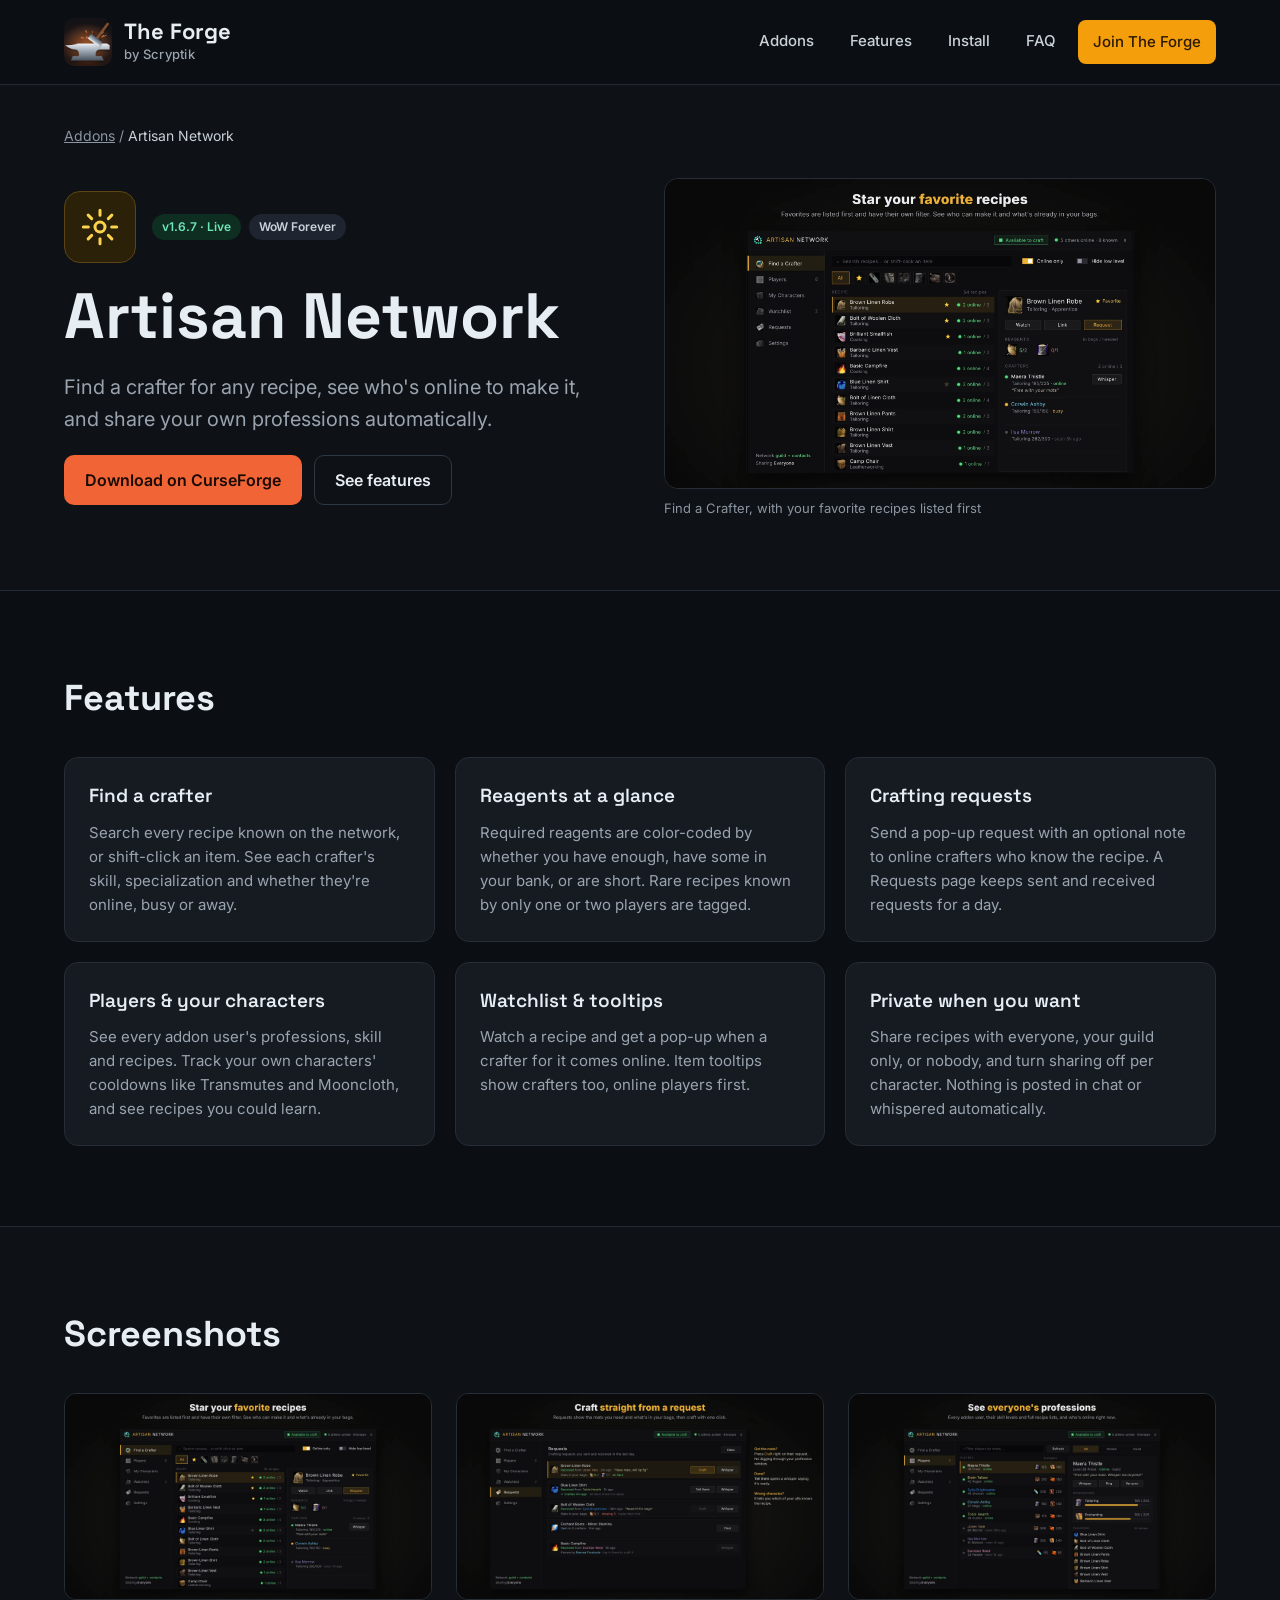
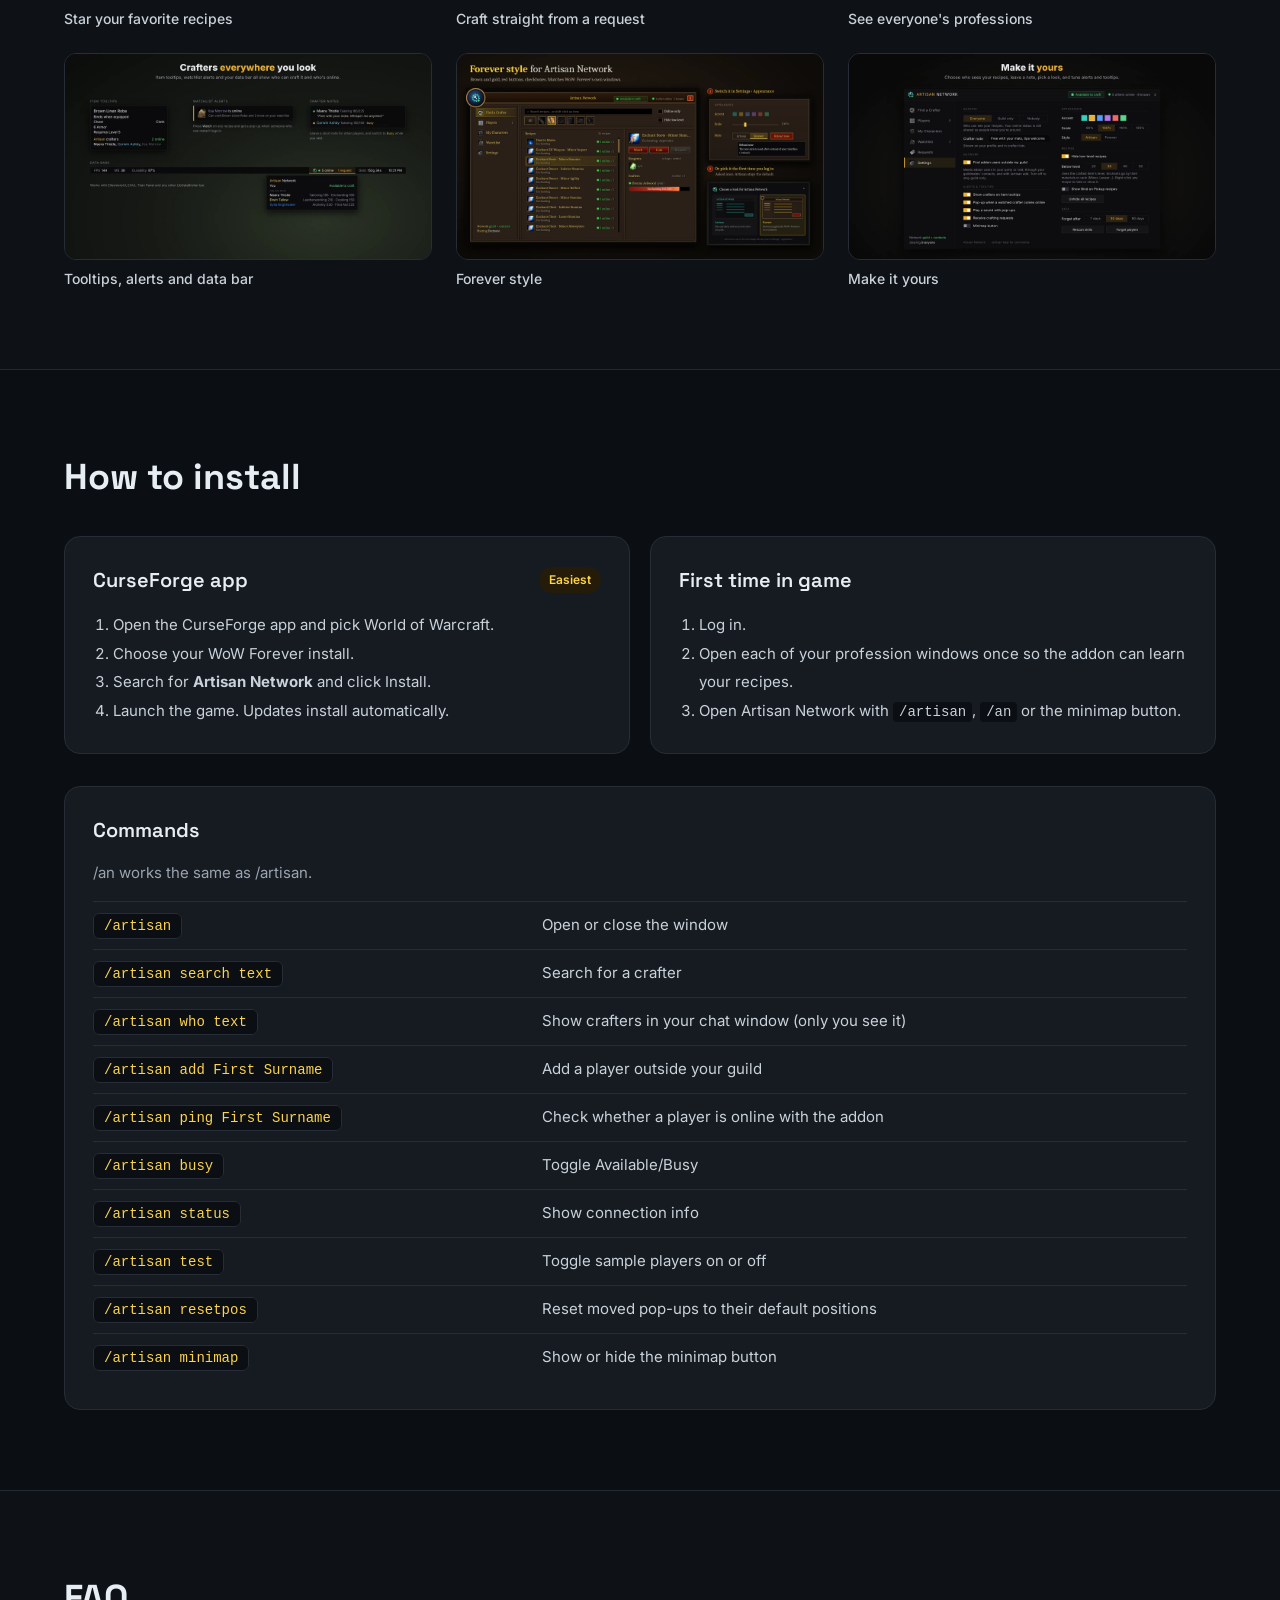
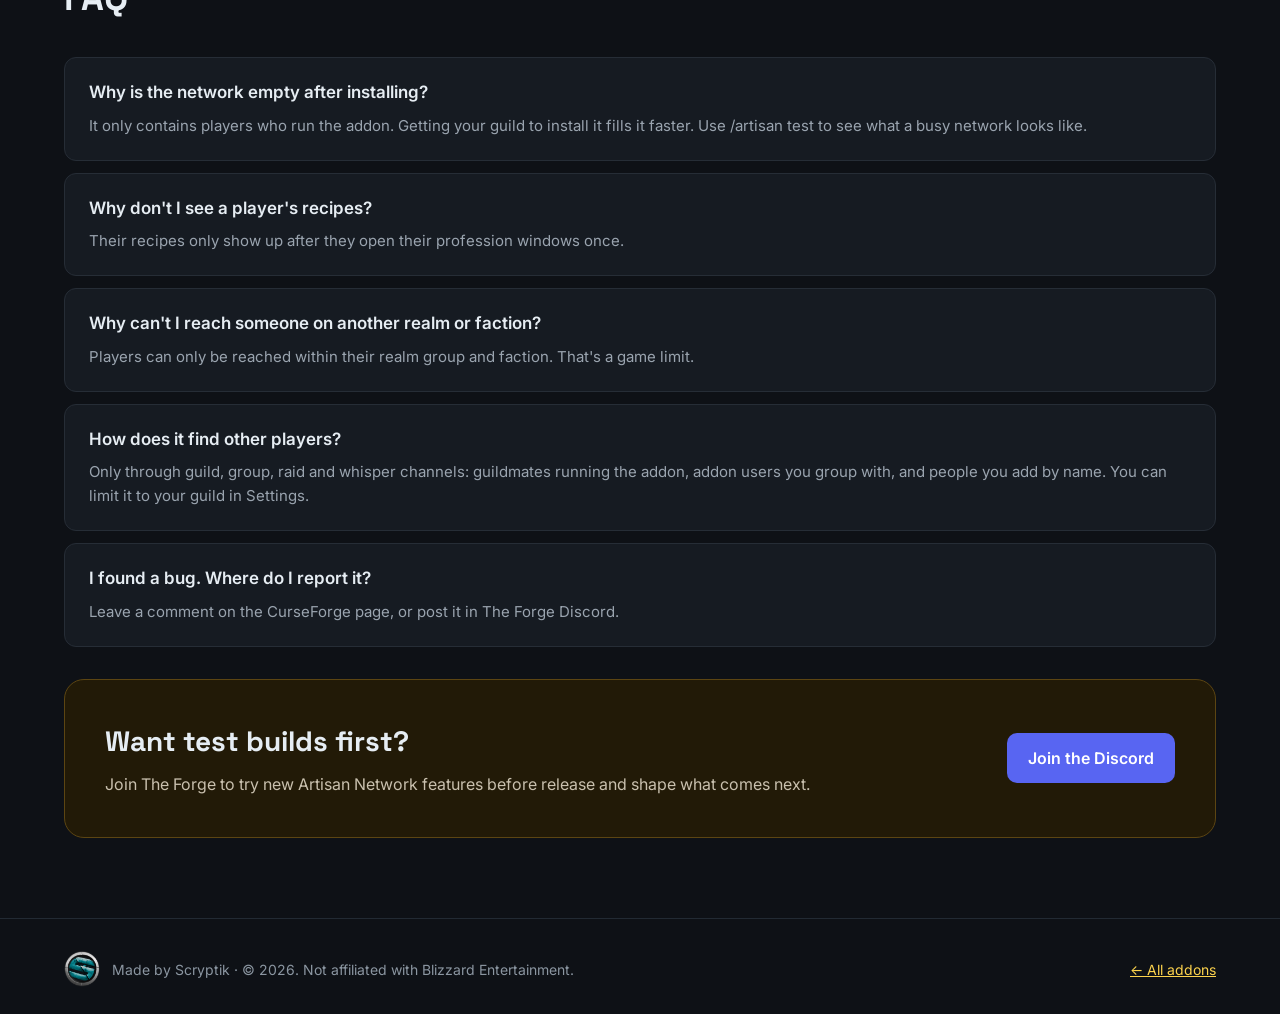
==== artisan/index.html @ 1525fa28 "Add Artisan Network page Features, screenshot gallery, install steps, commands and FAQ; linked from " ====
<!doctype html>
<html lang="en">
<head>
<meta charset="utf-8">
<meta name="viewport" content="width=device-width, initial-scale=1">
<title>Artisan Network – Find a Crafter in WoW Forever | The Forge</title>
<meta name="description" content="Artisan Network: find a crafter for any recipe in WoW Forever, see who's online to make it, and share your own professions automatically.">
<meta property="og:title" content="Artisan Network – Find a Crafter in WoW Forever">
<meta property="og:description" content="Find a crafter for any recipe, see who's online to make it, and share your own professions automatically.">
<meta property="og:image" content="https://scryptik-nunya.github.io/assets/img/og-artisan.jpg">
<meta property="og:type" content="website">
<meta name="twitter:card" content="summary_large_image">
<link rel="icon" type="image/png" href="../favicon.png">
<link rel="preconnect" href="https://fonts.googleapis.com">
<link rel="preconnect" href="https://fonts.gstatic.com" crossorigin>
<link href="https://fonts.googleapis.com/css2?family=Inter:wght@400;500;600;700&family=Space+Grotesk:wght@500;600;700&display=swap" rel="stylesheet">
<link rel="stylesheet" href="../assets/css/site.css?v=2">
</head>
<body>
<a class="skip" href="#main">Skip to content</a>

<header class="site-header">
  <div class="wrap">
    <a class="brand" href="../">
      <img src="../assets/img/forge-icon.png" alt="" width="48" height="48">
      <span class="brand-name"><strong>The Forge</strong><span>by Scryptik</span></span>
    </a>
    <nav class="nav" aria-label="Main">
      <a href="../#addons">Addons</a>
      <a href="#features">Features</a>
      <a href="#install">Install</a>
      <a href="#faq">FAQ</a>
      <a class="btn btn-sm btn-accent" href="https://discord.gg/yskDeZjQj7">Join The Forge</a>
    </nav>
  </div>
</header>

<main id="main">
  <div class="wrap">
    <nav class="crumbs" aria-label="Breadcrumb"><a href="../">Addons</a> / <span>Artisan Network</span></nav>
    <section class="addon-hero">
      <div>
        <div style="display: flex; align-items: center; gap: 16px">
          <div class="addon-icon" style="width: 72px; height: 72px; border-radius: 16px; border: 1px solid var(--accent-line)"><svg width="40" height="40" viewBox="0 0 24 24" fill="none" stroke="#FCD34D" stroke-width="1.8" stroke-linecap="round" stroke-linejoin="round" aria-hidden="true"><circle cx="12" cy="12" r="3"></circle><path d="M12 2v3M12 19v3M4.9 4.9l2.1 2.1M17 17l2.1 2.1M2 12h3M19 12h3M4.9 19.1L7 17M17 7l2.1-2.1"></path></svg></div>
          <div class="row" style="gap: 8px">
            <span class="pill pill-live">v1.6.7 · Live</span>
            <span class="pill pill-gray">WoW Forever</span>
          </div>
        </div>
        <h1>Artisan Network</h1>
        <p>Find a crafter for any recipe, see who's online to make it, and share your own professions automatically.</p>
        <div class="row">
          <a class="btn btn-curse" href="https://www.curseforge.com/wow/addons/artisan-network">Download on CurseForge</a>
          <a class="btn btn-ghost" href="#features">See features</a>
        </div>
      </div>
      <figure>
        <img class="shot" src="../assets/img/artisan/1-favorites.webp" alt="Artisan Network Find a Crafter window with favorite recipes listed first" width="1920" height="1080">
        <figcaption>Find a Crafter, with your favorite recipes listed first</figcaption>
      </figure>
    </section>
  </div>

  <section id="features" class="band">
    <div class="wrap section">
      <h2 class="section-title">Features</h2>
      <div class="grid" style="grid-template-columns: repeat(auto-fit, minmax(300px, 1fr))">
        <div class="feature"><h3>Find a crafter</h3><p>Search every recipe known on the network, or shift-click an item. See each crafter's skill, specialization and whether they're online, busy or away.</p></div>
        <div class="feature"><h3>Reagents at a glance</h3><p>Required reagents are color-coded by whether you have enough, have some in your bank, or are short. Rare recipes known by only one or two players are tagged.</p></div>
        <div class="feature"><h3>Crafting requests</h3><p>Send a pop-up request with an optional note to online crafters who know the recipe. A Requests page keeps sent and received requests for a day.</p></div>
        <div class="feature"><h3>Players &amp; your characters</h3><p>See every addon user's professions, skill and recipes. Track your own characters' cooldowns like Transmutes and Mooncloth, and see recipes you could learn.</p></div>
        <div class="feature"><h3>Watchlist &amp; tooltips</h3><p>Watch a recipe and get a pop-up when a crafter for it comes online. Item tooltips show crafters too, online players first.</p></div>
        <div class="feature"><h3>Private when you want</h3><p>Share recipes with everyone, your guild only, or nobody, and turn sharing off per character. Nothing is posted in chat or whispered automatically.</p></div>
      </div>
    </div>
  </section>

  <section class="wrap section">
    <h2 class="section-title">Screenshots</h2>
    <div class="gallery">
      <figure><a href="../assets/img/artisan/1-favorites.webp"><img src="../assets/img/artisan/1-favorites.webp" alt="Favorite recipes in Artisan Network" loading="lazy" width="1920" height="1080"></a><figcaption>Star your favorite recipes</figcaption></figure>
      <figure><a href="../assets/img/artisan/2-craft-from-requests.webp"><img src="../assets/img/artisan/2-craft-from-requests.webp" alt="Crafting requests page in Artisan Network" loading="lazy" width="1920" height="1080"></a><figcaption>Craft straight from a request</figcaption></figure>
      <figure><a href="../assets/img/artisan/3-players.webp"><img src="../assets/img/artisan/3-players.webp" alt="Players page in Artisan Network" loading="lazy" width="1920" height="1080"></a><figcaption>See everyone's professions</figcaption></figure>
      <figure><a href="../assets/img/artisan/4-tooltips-alerts-databar.webp"><img src="../assets/img/artisan/4-tooltips-alerts-databar.webp" alt="Artisan Network tooltips, watchlist alerts and data bar" loading="lazy" width="1920" height="1080"></a><figcaption>Tooltips, alerts and data bar</figcaption></figure>
      <figure><a href="../assets/img/artisan/5-forever-style.webp"><img src="../assets/img/artisan/5-forever-style.webp" alt="Artisan Network in the Forever style" loading="lazy" width="1920" height="1080"></a><figcaption>Forever style</figcaption></figure>
      <figure><a href="../assets/img/artisan/6-settings.webp"><img src="../assets/img/artisan/6-settings.webp" alt="Artisan Network settings" loading="lazy" width="1920" height="1080"></a><figcaption>Make it yours</figcaption></figure>
    </div>
  </section>

  <section id="install" class="band">
    <div class="wrap section">
      <h2 class="section-title">How to install</h2>
      <div class="grid" style="grid-template-columns: repeat(auto-fit, minmax(320px, 1fr))">
        <div class="card">
          <div class="card-top"><h3 style="font-size: 20px">CurseForge app</h3><span class="pill pill-accent">Easiest</span></div>
          <ol class="steps">
            <li>Open the CurseForge app and pick World of Warcraft.</li>
            <li>Choose your WoW Forever install.</li>
            <li>Search for <strong>Artisan Network</strong> and click Install.</li>
            <li>Launch the game. Updates install automatically.</li>
          </ol>
        </div>
        <div class="card">
          <h3 style="font-size: 20px">First time in game</h3>
          <ol class="steps">
            <li>Log in.</li>
            <li>Open each of your profession windows once so the addon can learn your recipes.</li>
            <li>Open Artisan Network with <code class="inline-code">/artisan</code>, <code class="inline-code">/an</code> or the minimap button.</li>
          </ol>
        </div>
      </div>
      <div class="card">
        <h3 style="font-size: 20px">Commands</h3>
        <p style="flex-grow: 0">/an works the same as /artisan.</p>
        <div class="table-scroll">
          <table class="cmds">
            <tbody>
              <tr><td><code>/artisan</code></td><td>Open or close the window</td></tr>
              <tr><td><code>/artisan search text</code></td><td>Search for a crafter</td></tr>
              <tr><td><code>/artisan who text</code></td><td>Show crafters in your chat window (only you see it)</td></tr>
              <tr><td><code>/artisan add First Surname</code></td><td>Add a player outside your guild</td></tr>
              <tr><td><code>/artisan ping First Surname</code></td><td>Check whether a player is online with the addon</td></tr>
              <tr><td><code>/artisan busy</code></td><td>Toggle Available/Busy</td></tr>
              <tr><td><code>/artisan status</code></td><td>Show connection info</td></tr>
              <tr><td><code>/artisan test</code></td><td>Toggle sample players on or off</td></tr>
              <tr><td><code>/artisan resetpos</code></td><td>Reset moved pop-ups to their default positions</td></tr>
              <tr><td><code>/artisan minimap</code></td><td>Show or hide the minimap button</td></tr>
            </tbody>
          </table>
        </div>
      </div>
    </div>
  </section>

  <section id="faq" class="wrap section">
    <h2 class="section-title">FAQ</h2>
    <div class="faq">
      <div><h3>Why is the network empty after installing?</h3><p>It only contains players who run the addon. Getting your guild to install it fills it faster. Use /artisan test to see what a busy network looks like.</p></div>
      <div><h3>Why don't I see a player's recipes?</h3><p>Their recipes only show up after they open their profession windows once.</p></div>
      <div><h3>Why can't I reach someone on another realm or faction?</h3><p>Players can only be reached within their realm group and faction. That's a game limit.</p></div>
      <div><h3>How does it find other players?</h3><p>Only through guild, group, raid and whisper channels: guildmates running the addon, addon users you group with, and people you add by name. You can limit it to your guild in Settings.</p></div>
      <div><h3>I found a bug. Where do I report it?</h3><p>Leave a comment on the CurseForge page, or post it in The Forge Discord.</p></div>
    </div>
    <div class="cta" style="padding: 40px">
      <div>
        <h2 style="font-size: 28px">Want test builds first?</h2>
        <p style="font-size: 16px">Join The Forge to try new Artisan Network features before release and shape what comes next.</p>
      </div>
      <a class="btn btn-discord" href="https://discord.gg/yskDeZjQj7">Join the Discord</a>
    </div>
  </section>
</main>

<footer class="site-footer">
  <div class="wrap">
    <span class="footer-brand"><img src="../assets/img/scryptik-logo.png" alt="" width="36" height="36"><span>Made by Scryptik · © 2026. Not affiliated with Blizzard Entertainment.</span></span>
    <a href="../">← All addons</a>
  </div>
</footer>
</body>
</html>
---- assets/css/site.css ----
:root {
  --bg: #0E1116;
  --bg-deep: #0B0E12;
  --surface: #161B22;
  --line: #262D36;
  --line-soft: #222A33;
  --line-strong: #2E3843;
  --text: #E6EDF3;
  --text-2: #C9D1D9;
  --muted: #9AA4AF;
  --faint: #8B96A1;
  --accent: #F59E0B;
  --accent-ink: #2A1A03;
  --accent-soft: #FCD34D;
  --accent-bg: #241C08;
  --accent-line: #5C4512;
  --curse: #F16436;
  --discord: #5865F2;
  --head: "Space Grotesk", system-ui, sans-serif;
  --body: Inter, system-ui, sans-serif;
}

* { box-sizing: border-box; }
html { scroll-behavior: smooth; }
body { margin: 0; background: var(--bg); color: var(--text); font-family: var(--body); line-height: 1.5; }
img { max-width: 100%; display: block; }
a { color: var(--accent-soft); }
a:hover { color: #FDE68A; }
h1, h2, h3 { margin: 0; font-family: var(--head); }
p { margin: 0; }
code { font-family: ui-monospace, SFMono-Regular, Consolas, monospace; }

.wrap { max-width: 1200px; margin: 0 auto; padding: 0 24px; }
.band { background: var(--bg-deep); border-top: 1px solid var(--line-soft); border-bottom: 1px solid var(--line-soft); }
.section { padding-block: 80px; display: flex; flex-direction: column; gap: 32px; }
.section-title { font-size: 36px; font-weight: 700; }
.lede { color: var(--muted); font-size: 16px; }
.skip { position: absolute; left: -9999px; }
.skip:focus { left: 16px; top: 16px; z-index: 10; background: var(--accent); color: var(--accent-ink); padding: 8px 12px; border-radius: 8px; }
:focus-visible { outline: 2px solid var(--accent-soft); outline-offset: 2px; }

/* Header */
.site-header { border-bottom: 1px solid var(--line-soft); background: var(--bg-deep); }
.site-header .wrap { padding-top: 18px; padding-bottom: 18px; display: flex; flex-wrap: wrap; align-items: center; justify-content: space-between; gap: 16px; }
.brand { display: flex; align-items: center; gap: 12px; text-decoration: none; color: var(--text); }
.brand:hover { color: var(--text); }
.brand img { width: 48px; height: 48px; border-radius: 10px; object-fit: cover; }
.brand-name { display: flex; flex-direction: column; gap: 2px; }
.brand-name strong { font-family: var(--head); font-size: 22px; line-height: 1.1; }
.brand-name span { font-size: 13px; font-weight: 500; color: var(--muted); letter-spacing: 0.02em; }
.nav { display: flex; flex-wrap: wrap; gap: 8px; }
.nav a { padding: 10px 14px; border-radius: 8px; color: var(--text-2); text-decoration: none; font-size: 15px; font-weight: 500; }
.nav a:hover { background: var(--surface); color: var(--text); }

/* Buttons */
.btn { display: inline-flex; align-items: center; justify-content: center; min-height: 44px; padding: 12px 20px; border-radius: 10px; text-decoration: none; font-size: 16px; font-weight: 600; border: 1px solid transparent; }
.btn-sm { min-height: 40px; padding: 9px 16px; border-radius: 8px; font-size: 14px; }
.btn-accent { background: var(--accent); color: var(--accent-ink); }
.btn-accent:hover { background: #FBBF24; color: var(--accent-ink); }
.btn-ghost { border-color: var(--line-strong); color: var(--text); }
.btn-ghost:hover { background: var(--surface); color: var(--text); }
.btn-curse { background: var(--curse); color: #1A0A04; }
.btn-curse:hover { background: #F47A52; color: #1A0A04; }
.btn-discord { background: var(--discord); color: #fff; }
.btn-discord:hover { background: #6B76F5; color: #fff; }
.nav .btn-accent { color: var(--accent-ink); }
.nav .btn-accent:hover { background: #FBBF24; color: var(--accent-ink); }
.row { display: flex; flex-wrap: wrap; gap: 12px; }

/* Pills */
.pill { display: inline-block; padding: 4px 10px; border-radius: 999px; font-size: 12px; font-weight: 600; }
.pill-live { background: #0F2E22; color: #6EE7B7; }
.pill-accent { background: var(--accent-bg); color: var(--accent-soft); }
.pill-gray { background: #1E2530; color: var(--text-2); }
.eyebrow { align-self: flex-start; padding: 6px 12px; border: 1px solid var(--accent-line); border-radius: 999px; background: var(--accent-bg); color: var(--accent-soft); font-size: 13px; font-weight: 600; letter-spacing: 0.04em; }

/* Hero */
.hero { padding-block: 96px 72px; display: flex; flex-direction: column; gap: 24px; }
.hero h1 { font-size: clamp(40px, 6vw, 64px); line-height: 1.05; max-width: 820px; }
.hero p { font-size: 20px; line-height: 1.6; color: var(--muted); max-width: 640px; }

/* Cards */
.grid { display: grid; gap: 20px; grid-template-columns: repeat(auto-fit, minmax(270px, 1fr)); }
.card { background: var(--surface); border: 1px solid var(--line); border-radius: 16px; padding: 28px; display: flex; flex-direction: column; gap: 16px; }
.card h3 { font-size: 22px; font-weight: 600; }
.card p { color: var(--muted); font-size: 15px; line-height: 1.6; flex-grow: 1; }
.card-top { display: flex; align-items: center; justify-content: space-between; gap: 12px; }
.addon-icon { width: 52px; height: 52px; border-radius: 12px; background: #2A2108; display: flex; align-items: center; justify-content: center; }
img.addon-icon { background: none; object-fit: contain; }

/* Community */
.cta { background: #221A07; border: 1px solid var(--accent-line); border-radius: 20px; padding: 48px; display: flex; flex-wrap: wrap; align-items: center; justify-content: space-between; gap: 24px; }
.cta > div { display: flex; flex-direction: column; gap: 10px; flex: 1 1 420px; }
.cta h2 { font-size: 32px; font-weight: 700; }
.cta p { color: #C9C0AE; font-size: 17px; line-height: 1.6; }

/* Footer */
.site-footer { border-top: 1px solid var(--line-soft); }
.site-footer .wrap { padding-top: 32px; padding-bottom: 32px; display: flex; flex-wrap: wrap; align-items: center; justify-content: space-between; gap: 12px; color: var(--faint); font-size: 14px; }
.footer-brand { display: flex; align-items: center; gap: 12px; }
.footer-brand img { width: 36px; height: 36px; object-fit: contain; }

/* Addon page */
.crumbs { font-size: 14px; color: var(--faint); padding-top: 40px; }
.crumbs a { color: var(--faint); }
.crumbs span { color: var(--text-2); }
.addon-hero { display: flex; flex-wrap: wrap; gap: 48px; align-items: center; padding-block: 32px 72px; }
.addon-hero > div { flex: 1 1 440px; display: flex; flex-direction: column; gap: 20px; }
.addon-hero h1 { font-size: clamp(44px, 6vw, 64px); line-height: 1.05; }
.addon-hero p { font-size: 20px; line-height: 1.6; color: var(--muted); max-width: 520px; }
.addon-hero figure { flex: 1 1 440px; margin: 0; display: flex; flex-direction: column; gap: 10px; }
.shot { width: 100%; height: auto; aspect-ratio: 16 / 9; object-fit: cover; border-radius: 14px; border: 1px solid var(--line); }
figcaption { font-size: 13px; color: var(--faint); }
.feature { background: var(--surface); border: 1px solid var(--line); border-radius: 14px; padding: 24px; display: flex; flex-direction: column; gap: 10px; }
.feature h3 { font-size: 19px; font-weight: 600; }
.feature p { color: var(--muted); font-size: 15px; line-height: 1.6; }
.gallery { display: grid; gap: 24px; grid-template-columns: repeat(auto-fit, minmax(340px, 1fr)); }
.gallery figure { margin: 0; display: flex; flex-direction: column; gap: 8px; }
.gallery a { display: block; border-radius: 12px; }
.gallery img { width: 100%; height: auto; aspect-ratio: 16 / 9; object-fit: cover; border-radius: 12px; border: 1px solid var(--line); }
.gallery figcaption { font-size: 14px; font-weight: 500; color: var(--text-2); }
.steps { margin: 0; padding-left: 20px; color: var(--text-2); font-size: 15px; line-height: 1.9; }
.inline-code { background: var(--bg-deep); padding: 2px 6px; border-radius: 4px; font-size: 14px; }
.table-scroll { overflow-x: auto; }
.cmds { width: 100%; border-collapse: collapse; font-size: 15px; }
.cmds td { padding: 12px 16px 12px 0; border-top: 1px solid var(--line); color: var(--text-2); }
.cmds td:first-child { white-space: nowrap; }
.cmds code { background: var(--bg-deep); border: 1px solid var(--line); padding: 4px 10px; border-radius: 6px; color: var(--accent-soft); font-size: 14px; }
.faq { display: flex; flex-direction: column; gap: 12px; }
.faq div { background: var(--surface); border: 1px solid var(--line); border-radius: 12px; padding: 22px 24px; display: flex; flex-direction: column; gap: 8px; }
.faq h3 { font-family: var(--body); font-size: 17px; font-weight: 600; }
.faq p { color: var(--muted); font-size: 15px; line-height: 1.6; }

/* Demo */
.demo { display: flex; flex-wrap: wrap; gap: 20px; align-items: flex-start; }
.demo-controls { flex: 1 1 260px; max-width: 320px; background: var(--surface); border: 1px solid var(--line); border-radius: 16px; padding: 22px; display: flex; flex-direction: column; gap: 22px; }
.ctl { display: flex; flex-direction: column; gap: 10px; }
.ctl-label { font-size: 13px; font-weight: 600; color: var(--muted); letter-spacing: 0.04em; }
.seg { display: grid; gap: 6px; }
.seg button { min-height: 44px; padding: 8px 4px; border-radius: 8px; font: 600 14px var(--body); cursor: pointer; border: 1px solid var(--line); background: var(--bg); color: var(--text-2); }
.seg button[aria-pressed="true"] { border-color: var(--accent); background: var(--accent); color: var(--accent-ink); }
.toggle { min-height: 44px; display: flex; align-items: center; justify-content: space-between; gap: 12px; padding: 8px 12px; border-radius: 10px; border: 1px solid var(--line); background: var(--bg); color: var(--text); font: 500 14px var(--body); cursor: pointer; text-align: left; }
.track { flex: none; width: 40px; height: 22px; border-radius: 999px; position: relative; background: var(--line-strong); }
.track::after { content: ""; position: absolute; top: 3px; left: 3px; width: 16px; height: 16px; border-radius: 999px; background: var(--muted); transition: left 0.15s; }
.toggle[aria-pressed="true"] .track { background: var(--accent); }
.toggle[aria-pressed="true"] .track::after { left: 21px; background: var(--accent-ink); }
.demo-stage { flex: 999 1 560px; min-width: 0; background: var(--bg-deep); border: 1px solid var(--line); border-radius: 16px; padding: 22px; display: flex; flex-direction: column; gap: 16px; }
.frames-scroll { overflow-x: auto; }
.frames { display: flex; gap: 3px; width: max-content; }
.frames.horizontal { flex-direction: column; }
.group { display: flex; flex-direction: column; gap: 4px; }
.group-label { font-size: 11px; font-weight: 600; color: var(--faint); padding-left: 2px; }
.units { display: flex; flex-direction: column; gap: 1px; }
.frames.horizontal .units { flex-direction: row; }
.unit { position: relative; overflow: hidden; background: #15181C; border: 1px solid #000; transition: opacity 0.3s; }
.unit.dead { background: #2A2D31; }
.unit .fill, .unit .heal { position: absolute; top: 0; bottom: 4px; transition: width 0.4s, left 0.4s, background 0.3s; }
.unit .fill { left: 0; }
.unit .heal { opacity: 0.4; }
.unit .absorb { position: absolute; left: 0; top: 0; height: 3px; background: #E5E7EB; transition: width 0.4s; }
.unit .power { position: absolute; left: 0; bottom: 0; height: 4px; transition: width 0.4s; }
.unit .txt { position: absolute; left: 0; right: 0; top: 0; bottom: 4px; display: flex; flex-direction: column; align-items: center; justify-content: center; padding: 0 4px; text-shadow: -1px -1px 0 #000, 1px -1px 0 #000, -1px 1px 0 #000, 1px 1px 0 #000; }
.unit .nm { max-width: 100%; font-size: 12px; font-weight: 600; line-height: 1.15; white-space: nowrap; overflow: hidden; text-overflow: ellipsis; color: #fff; }
.unit .val { font-size: 10px; font-weight: 600; line-height: 1.15; color: #F3F4F6; white-space: nowrap; }
.unit .banner { position: absolute; left: 0; right: 0; bottom: 4px; height: 11px; background: rgba(0, 0, 0, 0.7); color: #E5E7EB; font-size: 8px; font-weight: 700; letter-spacing: 0.08em; line-height: 11px; text-align: center; white-space: nowrap; overflow: hidden; }
.unit .buff { position: absolute; top: 2px; right: 2px; width: 9px; height: 9px; border-radius: 2px; background: #FCD34D; border: 1px solid #000; }
.unit .deb { position: absolute; left: 2px; top: 2px; width: 12px; height: 12px; border-radius: 2px; font-size: 8px; font-weight: 700; line-height: 12px; text-align: center; color: #000; text-shadow: none; }
.legend { display: flex; flex-wrap: wrap; gap: 16px; font-size: 13px; color: var(--muted); }
.legend span { display: flex; align-items: center; gap: 6px; }
.legend i { display: inline-block; width: 12px; height: 12px; border-radius: 3px; }
.note { font-size: 13px; color: var(--faint); }

@media (max-width: 640px) {
  .section { padding-block: 56px; }
  .cta { padding: 28px; }
  .hero { padding-block: 64px 48px; }
}
@media (prefers-reduced-motion: reduce) {
  html { scroll-behavior: auto; }
  .unit, .unit * { transition: none !important; }
}
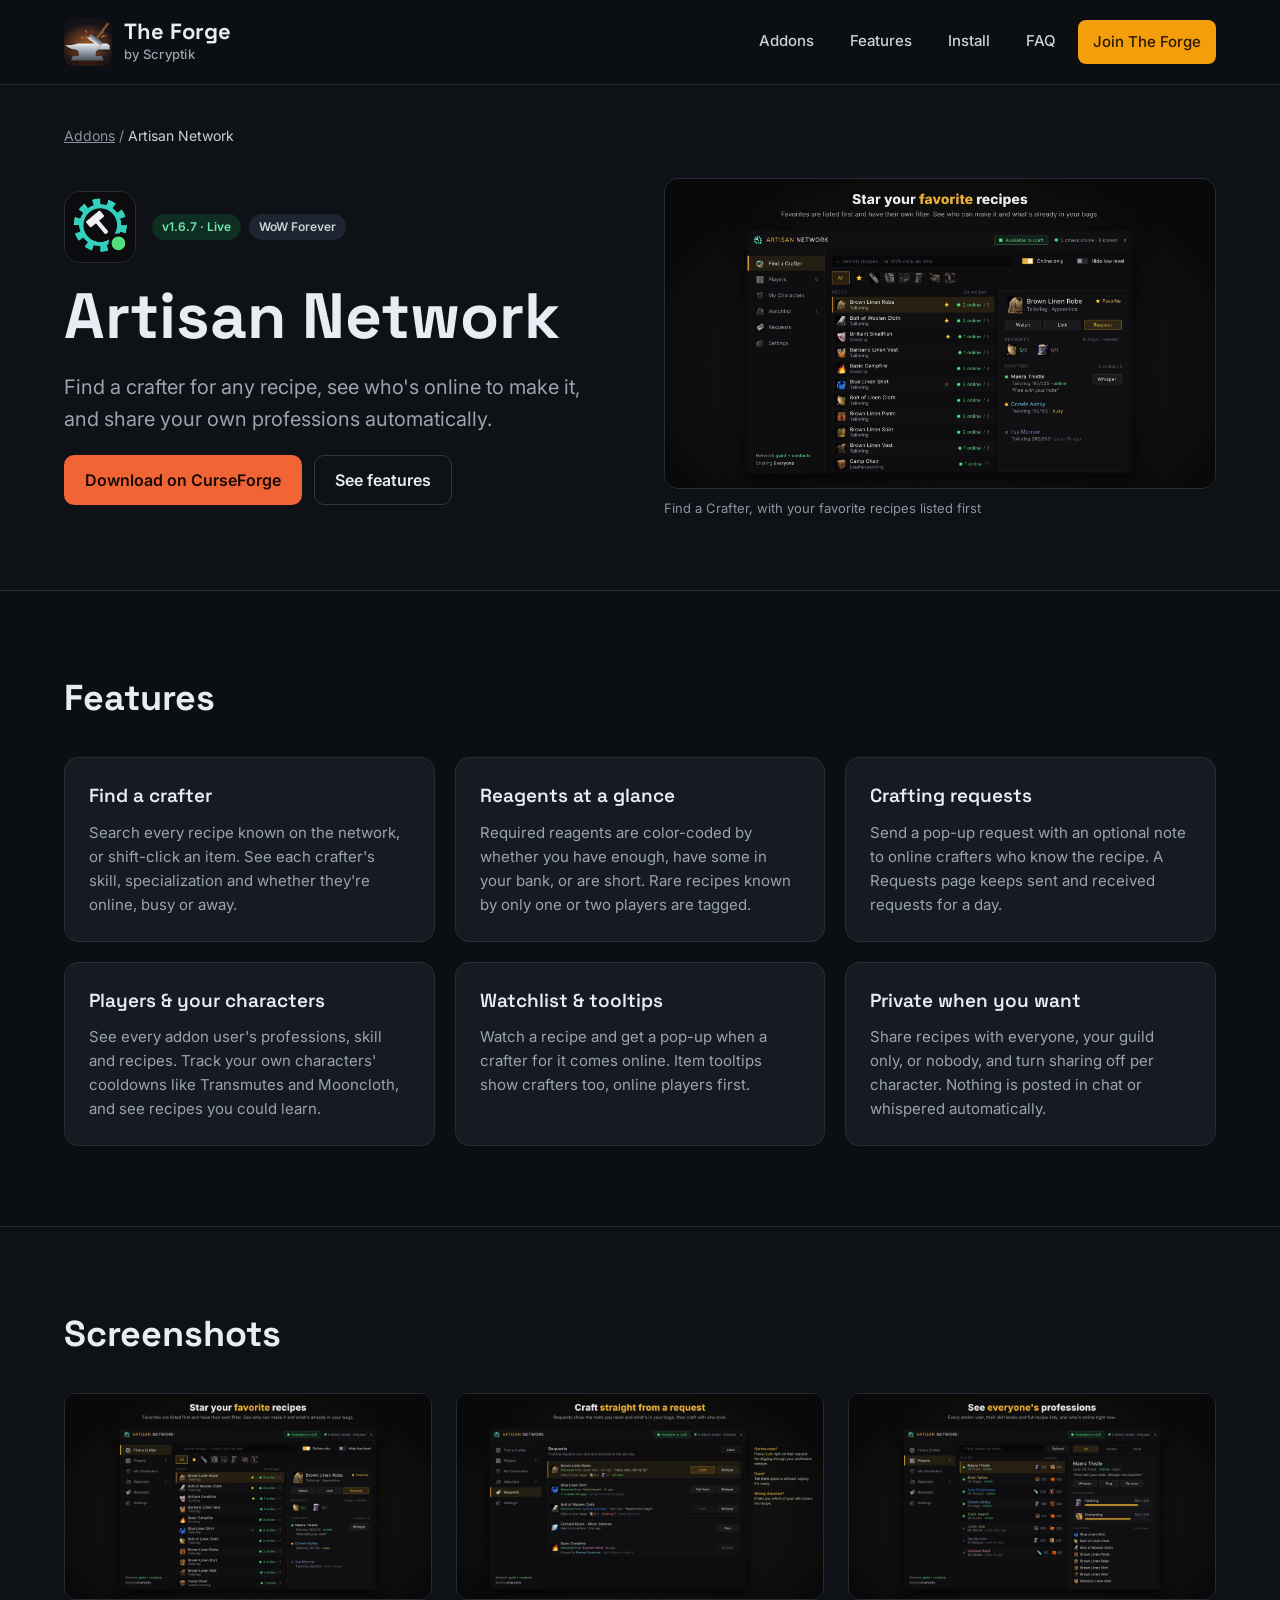
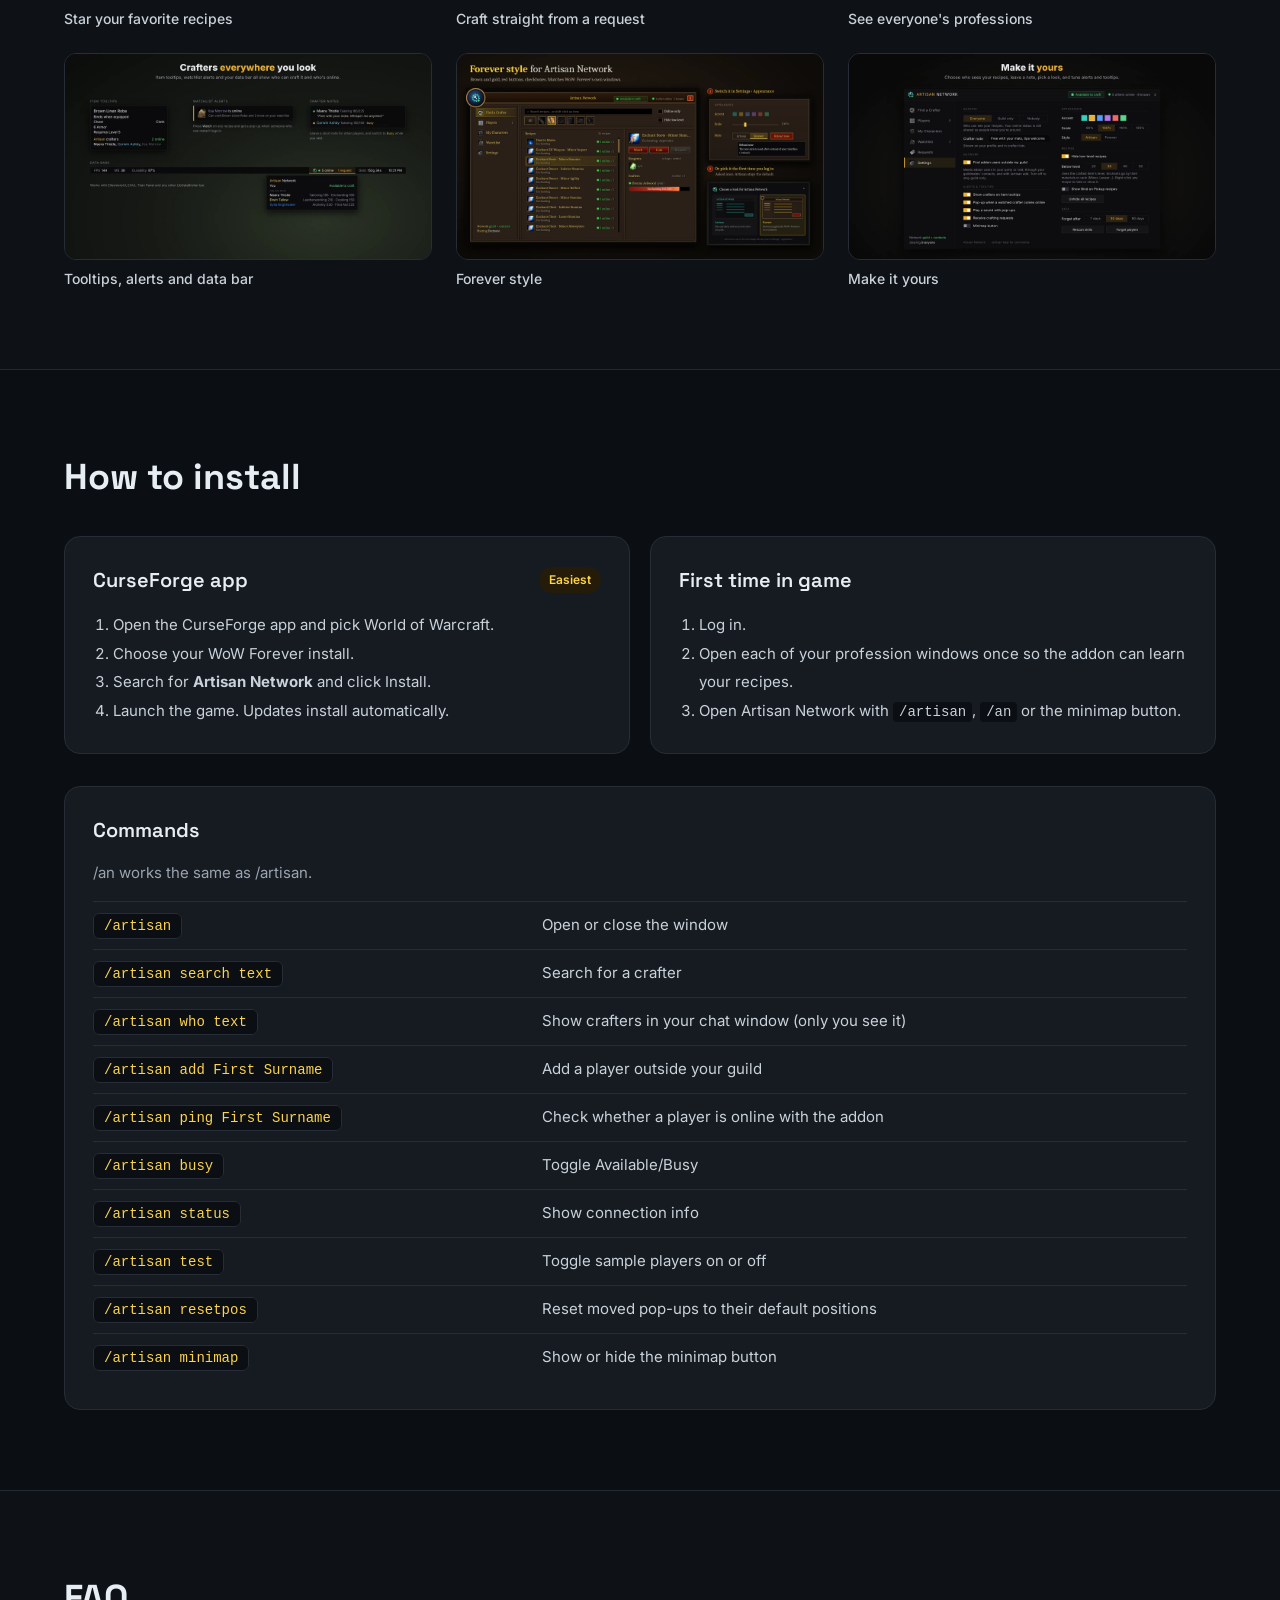
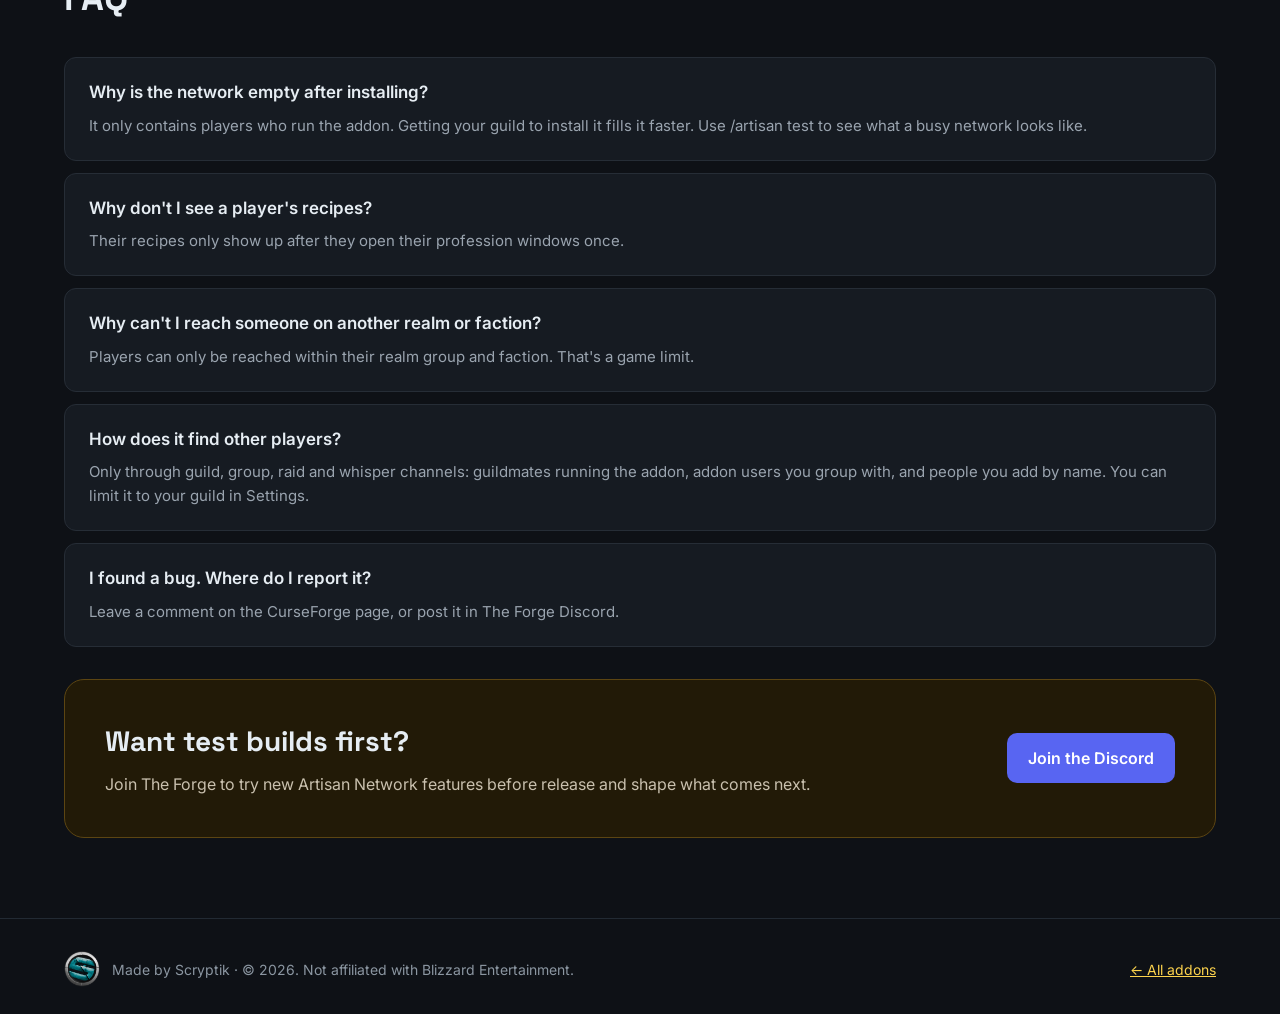
==== commit 772414d2: "Use the Artisan Network logo" ====
--- a/artisan/index.html
+++ b/artisan/index.html
@@ -41,7 +41,7 @@
     <section class="addon-hero">
       <div>
         <div style="display: flex; align-items: center; gap: 16px">
-          <div class="addon-icon" style="width: 72px; height: 72px; border-radius: 16px; border: 1px solid var(--accent-line)"><svg width="40" height="40" viewBox="0 0 24 24" fill="none" stroke="#FCD34D" stroke-width="1.8" stroke-linecap="round" stroke-linejoin="round" aria-hidden="true"><circle cx="12" cy="12" r="3"></circle><path d="M12 2v3M12 19v3M4.9 4.9l2.1 2.1M17 17l2.1 2.1M2 12h3M19 12h3M4.9 19.1L7 17M17 7l2.1-2.1"></path></svg></div>
+          <img src="../assets/img/artisan-icon.png" alt="Artisan Network logo" width="72" height="72" style="border-radius: 16px; border: 1px solid var(--line)">
           <div class="row" style="gap: 8px">
             <span class="pill pill-live">v1.6.7 · Live</span>
             <span class="pill pill-gray">WoW Forever</span>
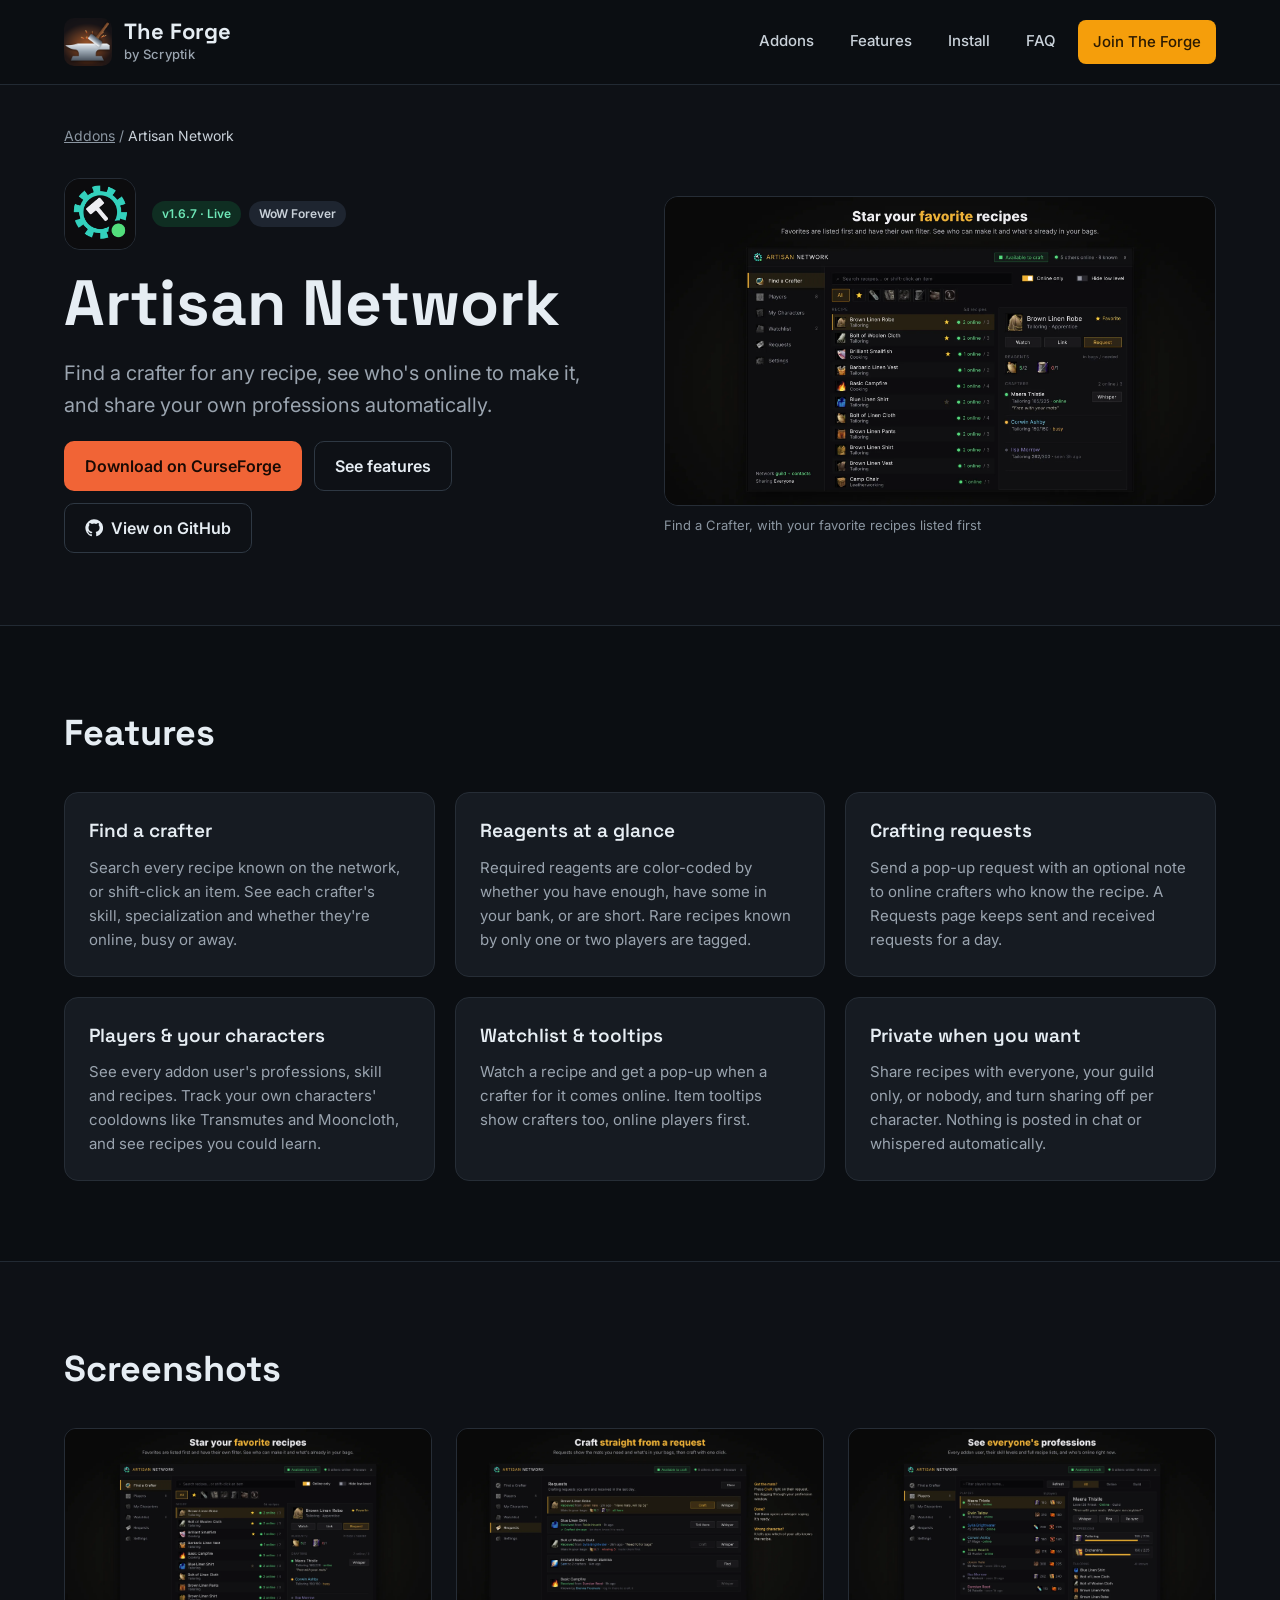
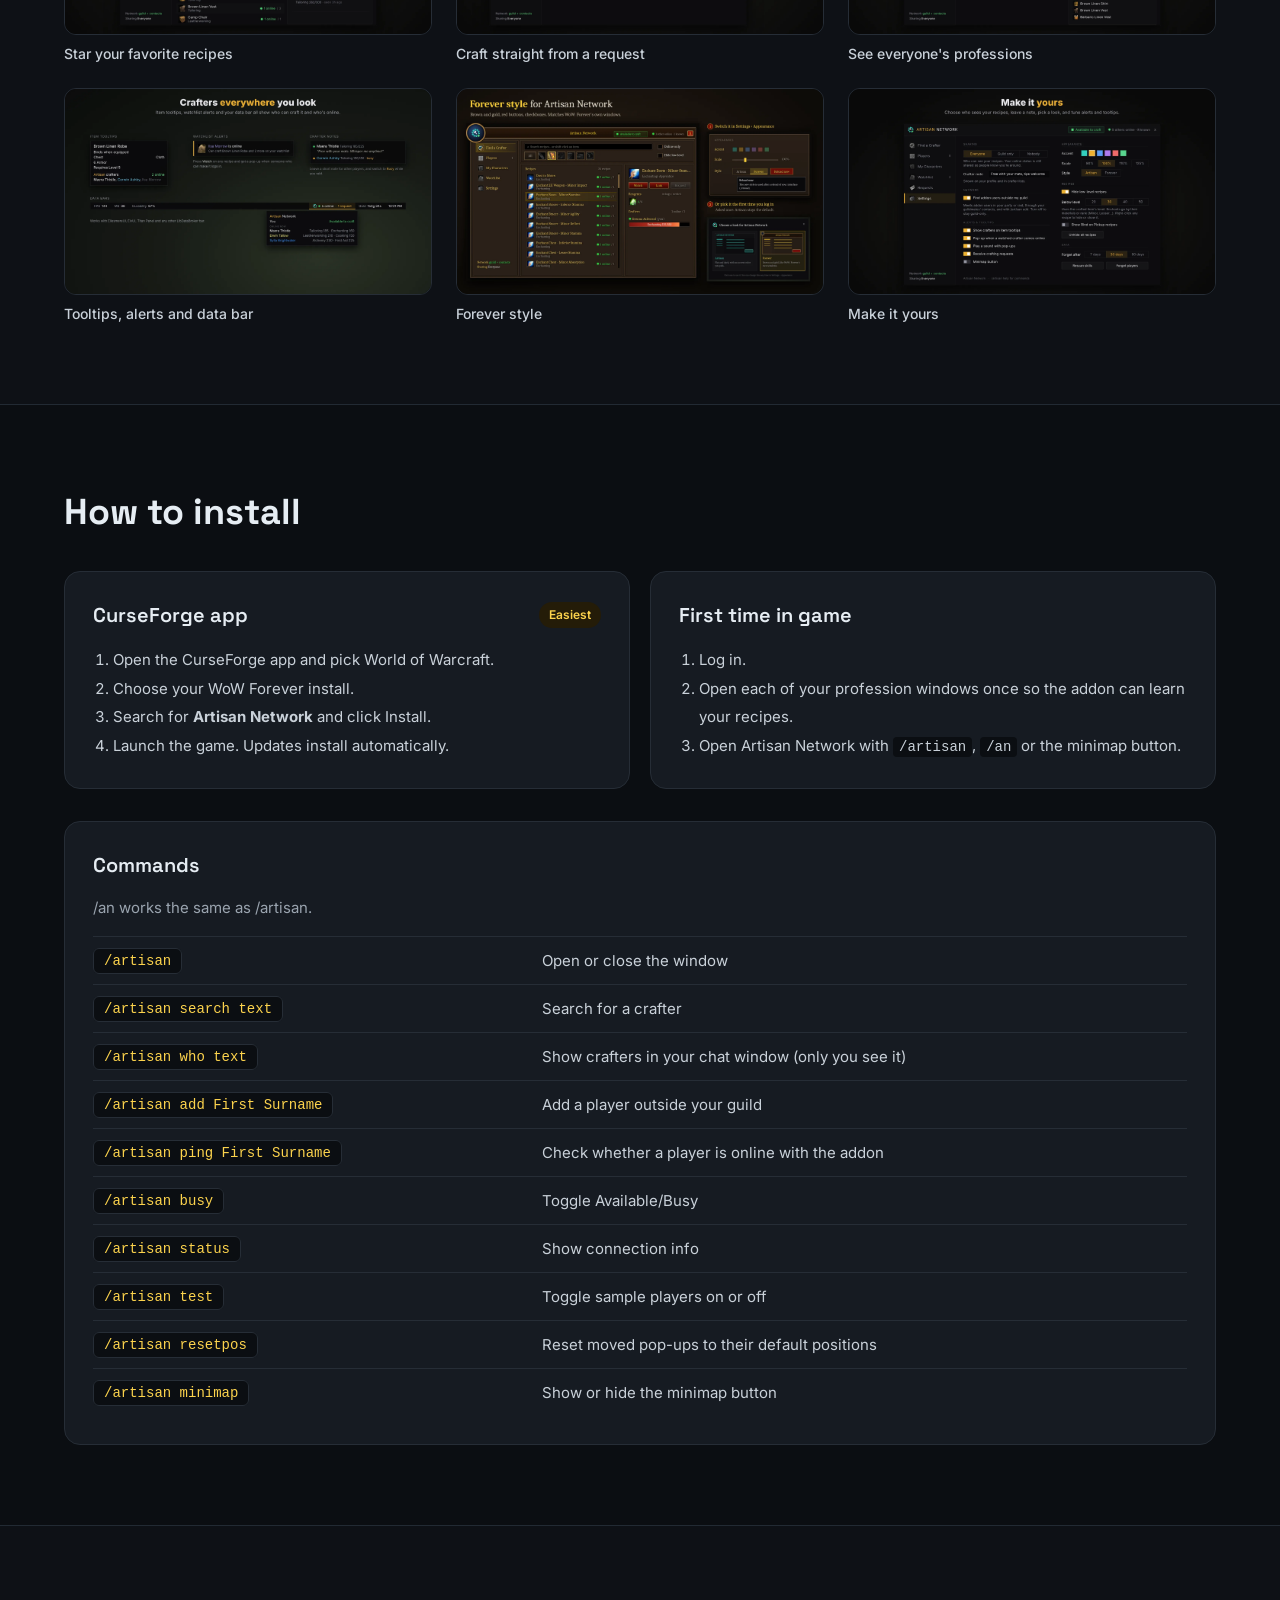
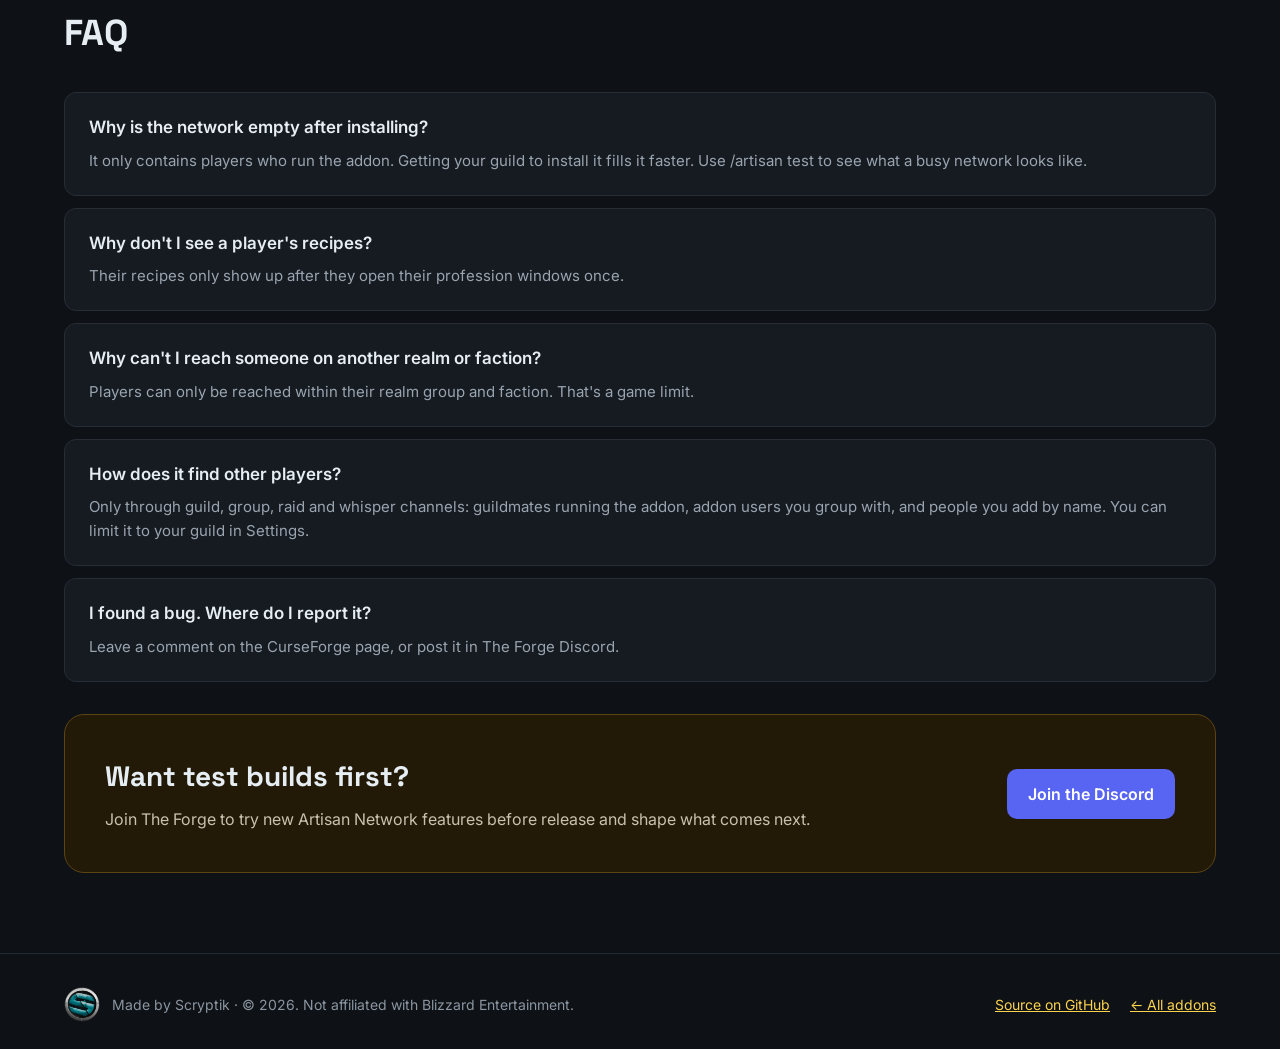
==== commit 8c52e6b7: "Link each addon page back to its GitHub repo" ====
--- a/artisan/index.html
+++ b/artisan/index.html
@@ -52,6 +52,7 @@
         <div class="row">
           <a class="btn btn-curse" href="https://www.curseforge.com/wow/addons/artisan-network">Download on CurseForge</a>
           <a class="btn btn-ghost" href="#features">See features</a>
+          <a class="btn btn-ghost" href="https://github.com/scryptik-nunya/ArtisanNetwork"><svg width="18" height="18" viewBox="0 0 24 24" fill="currentColor" aria-hidden="true" style="margin-right: 8px"><path d="M12 .5a11.5 11.5 0 0 0-3.64 22.41c.58.1.79-.25.79-.56v-2c-3.2.7-3.87-1.37-3.87-1.37-.53-1.33-1.28-1.69-1.28-1.69-1.05-.72.08-.7.08-.7 1.16.08 1.77 1.19 1.77 1.19 1.03 1.77 2.71 1.26 3.37.96.1-.75.4-1.26.73-1.55-2.56-.29-5.25-1.28-5.25-5.69 0-1.26.45-2.29 1.19-3.1-.12-.29-.52-1.46.11-3.05 0 0 .97-.31 3.17 1.18a11 11 0 0 1 5.77 0c2.2-1.49 3.17-1.18 3.17-1.18.63 1.59.23 2.76.11 3.05.74.81 1.19 1.84 1.19 3.1 0 4.42-2.7 5.39-5.27 5.68.41.36.78 1.06.78 2.14v3.17c0 .31.21.67.8.56A11.5 11.5 0 0 0 12 .5z"/></svg>View on GitHub</a>
         </div>
       </div>
       <figure>
@@ -154,7 +155,7 @@
 <footer class="site-footer">
   <div class="wrap">
     <span class="footer-brand"><img src="../assets/img/scryptik-logo.png" alt="" width="36" height="36"><span>Made by Scryptik · © 2026. Not affiliated with Blizzard Entertainment.</span></span>
-    <a href="../">← All addons</a>
+    <span class="row" style="gap: 20px"><a href="https://github.com/scryptik-nunya/ArtisanNetwork">Source on GitHub</a><a href="../">← All addons</a></span>
   </div>
 </footer>
 </body>
